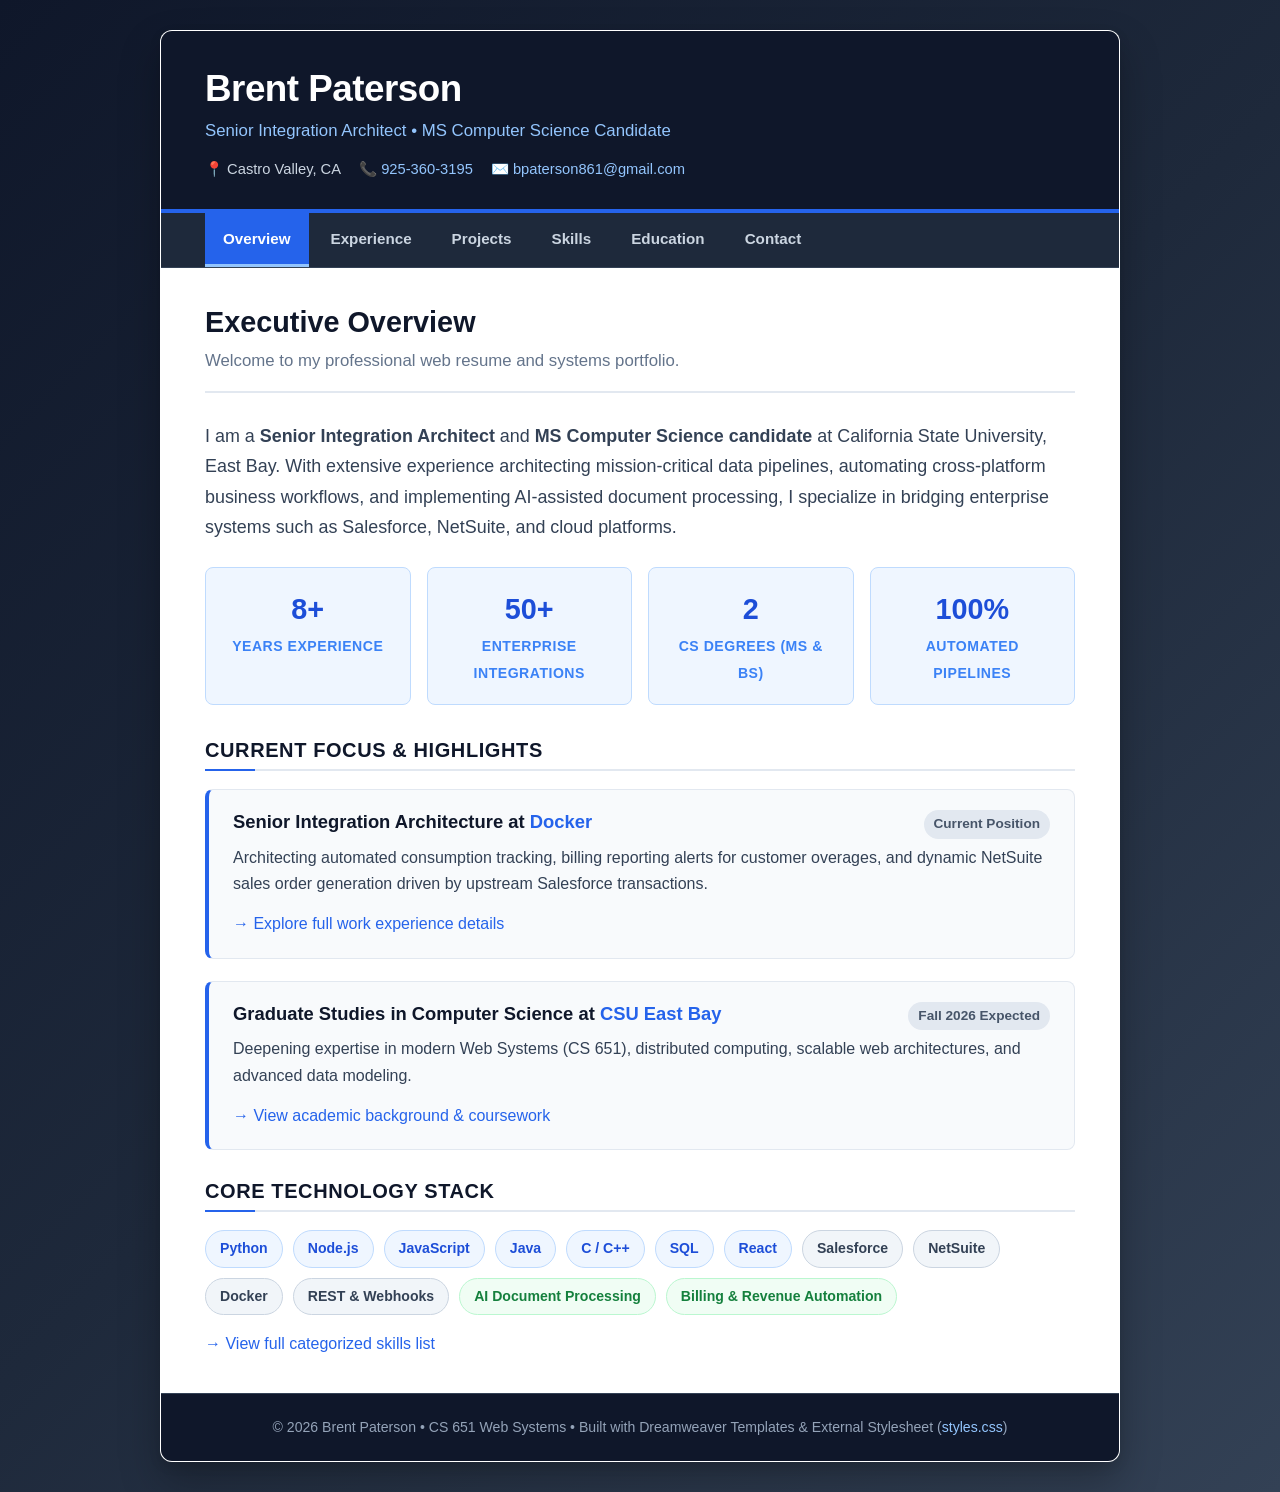
==== index.html @ c3cf7280 "changed to multipage layout" ====
<!DOCTYPE html>
<html lang="en">
<!-- InstanceBegin template="/Templates/resume-template.dwt" codeOutsideHTMLIsLocked="false" -->
<head>
  <meta charset="UTF-8" />
  <meta name="viewport" content="width=device-width, initial-scale=1.0" />
  <!-- InstanceBeginEditable name="doctitle" -->
  <title>Brent Paterson - Overview &amp; Executive Summary</title>
  <!-- InstanceEndEditable -->
  <link rel="stylesheet" href="styles.css" />
  <!-- InstanceBeginEditable name="head" -->
  <!-- InstanceEndEditable -->
</head>
<body>

  <!-- Main Site Container (Named Style: .resume-wrapper) -->
  <div class="resume-wrapper">

    <!-- Global Header (No Photo Layout) -->
    <header class="site-header">
      <div class="header-main">
        <h1 class="header-name"><a href="index.html">Brent Paterson</a></h1>
        <p class="header-tagline">Senior Integration Architect &bull; MS Computer Science Candidate</p>
        <div class="header-contact-bar">
          <span>📍 Castro Valley, CA</span>
          <span>📞 <a href="tel:9253603195">925-360-3195</a></span>
          <span>✉️ <a href="mailto:bpaterson861@gmail.com">bpaterson861@gmail.com</a></span>
        </div>
      </div>
    </header>

    <!-- Global Navigation Bar (Named Style: .site-nav) -->
    <nav class="site-nav" aria-label="Main Navigation">
      <!-- InstanceBeginEditable name="Navigation" -->
      <ul class="nav-list">
        <li class="nav-item"><a href="index.html" class="nav-link active">Overview</a></li>
        <li class="nav-item"><a href="experience.html" class="nav-link">Experience</a></li>
        <li class="nav-item"><a href="projects.html" class="nav-link">Projects</a></li>
        <li class="nav-item"><a href="skills.html" class="nav-link">Skills</a></li>
        <li class="nav-item"><a href="education.html" class="nav-link">Education</a></li>
        <li class="nav-item"><a href="contact.html" class="nav-link">Contact</a></li>
      </ul>
      <!-- InstanceEndEditable -->
    </nav>

    <!-- Main Content Region -->
    <main class="site-content">
      <!-- InstanceBeginEditable name="MainContent" -->
      <div class="page-title-box">
        <h2 class="page-title">Executive Overview</h2>
        <p class="page-description">Welcome to my professional web resume and systems portfolio.</p>
      </div>

      <p class="lead-text">
        I am a <strong>Senior Integration Architect</strong> and <strong>MS Computer Science candidate</strong> at California State University, East Bay. With extensive experience architecting mission-critical data pipelines, automating cross-platform business workflows, and implementing AI-assisted document processing, I specialize in bridging enterprise systems such as Salesforce, NetSuite, and cloud platforms.
      </p>

      <!-- Key Metrics & Highlights (Named Style: .stats-grid, .stat-box) -->
      <div class="stats-grid">
        <div class="stat-box">
          <span class="stat-number">8+</span>
          <span class="stat-label">Years Experience</span>
        </div>
        <div class="stat-box">
          <span class="stat-number">50+</span>
          <span class="stat-label">Enterprise Integrations</span>
        </div>
        <div class="stat-box">
          <span class="stat-number">2</span>
          <span class="stat-label">CS Degrees (MS &amp; BS)</span>
        </div>
        <div class="stat-box">
          <span class="stat-number">100%</span>
          <span class="stat-label">Automated Pipelines</span>
        </div>
      </div>

      <h3 class="section-title">Current Focus &amp; Highlights</h3>
      <div class="card-stack">
        <div class="content-card">
          <div class="card-top">
            <h4 class="card-title">Senior Integration Architecture at <span class="company-highlight">Docker</span></h4>
            <span class="date-pill">Current Position</span>
          </div>
          <p>
            Architecting automated consumption tracking, billing reporting alerts for customer overages, and dynamic NetSuite sales order generation driven by upstream Salesforce transactions.
          </p>
          <p><a href="experience.html">&rarr; Explore full work experience details</a></p>
        </div>

        <div class="content-card">
          <div class="card-top">
            <h4 class="card-title">Graduate Studies in Computer Science at <span class="company-highlight">CSU East Bay</span></h4>
            <span class="date-pill">Fall 2026 Expected</span>
          </div>
          <p>
            Deepening expertise in modern Web Systems (CS 651), distributed computing, scalable web architectures, and advanced data modeling.
          </p>
          <p><a href="education.html">&rarr; View academic background &amp; coursework</a></p>
        </div>
      </div>

      <h3 class="section-title">Core Technology Stack</h3>
      <div class="badge-cloud">
        <span class="badge badge-blue">Python</span>
        <span class="badge badge-blue">Node.js</span>
        <span class="badge badge-blue">JavaScript</span>
        <span class="badge badge-blue">Java</span>
        <span class="badge badge-blue">C / C++</span>
        <span class="badge badge-blue">SQL</span>
        <span class="badge badge-blue">React</span>
        <span class="badge badge-slate">Salesforce</span>
        <span class="badge badge-slate">NetSuite</span>
        <span class="badge badge-slate">Docker</span>
        <span class="badge badge-slate">REST &amp; Webhooks</span>
        <span class="badge badge-teal">AI Document Processing</span>
        <span class="badge badge-teal">Billing &amp; Revenue Automation</span>
      </div>
      <p><a href="skills.html">&rarr; View full categorized skills list</a></p>
      <!-- InstanceEndEditable -->
    </main>

    <!-- Global Footer (Named Style: .site-footer) -->
    <footer class="site-footer">
      <p>&copy; 2026 Brent Paterson &bull; CS 651 Web Systems &bull; Built with Dreamweaver Templates &amp; External Stylesheet (<a href="styles.css">styles.css</a>)</p>
    </footer>

  </div>

</body>
<!-- InstanceEnd -->
</html>
---- styles.css ----
/* ==========================================================================
   Brent Paterson - Portfolio & Resume Stylesheet (styles.css)
   Course: CS 651 Web Systems
   Covers: Tag Styles (element defaults) & Named Styles (CSS Classes)
   ========================================================================== */

/* --------------------------------------------------------------------------
   1. HTML TAG STYLES (Element Level Selectors)
   -------------------------------------------------------------------------- */
*, *::before, *::after {
  box-sizing: border-box;
  margin: 0;
  padding: 0;
}

html {
  font-size: 16px;
  scroll-behavior: smooth;
}

body {
  background: linear-gradient(135deg, #0f172a 0%, #1e293b 50%, #334155 100%);
  min-height: 100vh;
  font-family: -apple-system, BlinkMacSystemFont, "Segoe UI", Roboto, "Helvetica Neue", Arial, sans-serif;
  color: #1e293b;
  line-height: 1.65;
  padding: 30px 16px;
}

h1, h2, h3, h4, h5, h6 {
  color: #0f172a;
  font-weight: 700;
  line-height: 1.3;
}

h1 {
  font-size: 2.2rem;
  letter-spacing: -0.5px;
}

h2 {
  font-size: 1.4rem;
  margin-bottom: 12px;
}

h3 {
  font-size: 1.15rem;
  margin-bottom: 6px;
}

p {
  margin-bottom: 14px;
  color: #334155;
}

p:last-child {
  margin-bottom: 0;
}

a {
  color: #2563eb;
  text-decoration: none;
  transition: color 0.2s ease, text-decoration 0.2s ease;
}

a:hover {
  color: #1d4ed8;
  text-decoration: underline;
}

ul, ol {
  margin-left: 20px;
  margin-bottom: 14px;
}

li {
  margin-bottom: 6px;
  color: #334155;
}

li:last-child {
  margin-bottom: 0;
}

hr {
  border: none;
  border-top: 1px solid #e2e8f0;
  margin: 24px 0;
}

button, input, textarea {
  font-family: inherit;
  font-size: 1rem;
}

/* --------------------------------------------------------------------------
   2. NAMED STYLES: Layout Containers
   -------------------------------------------------------------------------- */
.resume-wrapper {
  max-width: 960px;
  margin: 0 auto;
  background: #ffffff;
  border-radius: 12px;
  box-shadow: 0 20px 40px rgba(0, 0, 0, 0.25), 0 4px 12px rgba(0, 0, 0, 0.1);
  overflow: hidden;
  border: 1px solid rgba(255, 255, 255, 0.1);
  display: flex;
  flex-direction: column;
}

.site-content {
  padding: 36px 44px;
  flex-grow: 1;
}

/* --------------------------------------------------------------------------
   3. NAMED STYLES: Header (No Photo Layout)
   -------------------------------------------------------------------------- */
.site-header {
  background: #0f172a;
  color: #ffffff;
  padding: 34px 44px 28px;
  border-bottom: 4px solid #2563eb;
}

.header-main {
  width: 100%;
}

.header-name {
  color: #ffffff;
  font-size: 2.3rem;
  font-weight: 800;
  letter-spacing: -0.5px;
  margin-bottom: 4px;
}

.header-name a {
  color: #ffffff;
  text-decoration: none;
}

.header-name a:hover {
  color: #93c5fd;
  text-decoration: none;
}

.header-tagline {
  color: #93c5fd;
  font-size: 1.05rem;
  font-weight: 500;
  margin-bottom: 12px;
}

.header-contact-bar {
  display: flex;
  flex-wrap: wrap;
  gap: 18px;
  font-size: 0.92rem;
  color: #cbd5e1;
}

.header-contact-bar a {
  color: #93c5fd;
}

.header-contact-bar a:hover {
  color: #ffffff;
}

/* --------------------------------------------------------------------------
   4. NAMED STYLES: Navigation Bar
   -------------------------------------------------------------------------- */
.site-nav {
  background: #1e293b;
  border-bottom: 1px solid #334155;
  padding: 0 44px;
}

.nav-list {
  list-style: none;
  margin: 0;
  padding: 0;
  display: flex;
  flex-wrap: wrap;
  gap: 4px;
}

.nav-item {
  margin: 0;
}

.nav-link {
  display: inline-block;
  padding: 13px 18px;
  color: #cbd5e1;
  font-size: 0.95rem;
  font-weight: 600;
  text-decoration: none;
  border-bottom: 3px solid transparent;
  transition: all 0.2s ease;
}

.nav-link:hover {
  color: #ffffff;
  background-color: rgba(255, 255, 255, 0.05);
  text-decoration: none;
  border-bottom-color: #60a5fa;
}

.nav-link.active {
  color: #ffffff;
  background-color: #2563eb;
  border-bottom-color: #93c5fd;
}

/* --------------------------------------------------------------------------
   5. NAMED STYLES: Typography & Section Formatting
   -------------------------------------------------------------------------- */
.page-title-box {
  margin-bottom: 28px;
  padding-bottom: 16px;
  border-bottom: 2px solid #e2e8f0;
}

.page-title {
  font-size: 1.8rem;
  color: #0f172a;
  font-weight: 800;
  margin-bottom: 6px;
}

.page-description {
  font-size: 1.05rem;
  color: #64748b;
  margin-bottom: 0;
}

.section-title {
  font-size: 1.25rem;
  font-weight: 700;
  color: #0f172a;
  text-transform: uppercase;
  letter-spacing: 0.6px;
  border-bottom: 2px solid #e2e8f0;
  padding-bottom: 6px;
  margin-top: 28px;
  margin-bottom: 18px;
  position: relative;
}

.section-title::after {
  content: "";
  position: absolute;
  bottom: -2px;
  left: 0;
  width: 50px;
  height: 2px;
  background-color: #2563eb;
}

.lead-text {
  font-size: 1.12rem;
  line-height: 1.7;
  color: #334155;
  margin-bottom: 18px;
}

/* --------------------------------------------------------------------------
   6. NAMED STYLES: Reusable Cards & Grids
   -------------------------------------------------------------------------- */
.card-stack {
  display: flex;
  flex-direction: column;
  gap: 22px;
}

.content-card {
  background: #f8fafc;
  border-radius: 8px;
  border: 1px solid #e2e8f0;
  border-left: 4px solid #2563eb;
  padding: 20px 24px;
  transition: transform 0.15s ease, box-shadow 0.15s ease;
}

.content-card:hover {
  transform: translateY(-2px);
  box-shadow: 0 8px 18px rgba(15, 23, 42, 0.06);
}

.card-top {
  display: flex;
  justify-content: space-between;
  align-items: baseline;
  flex-wrap: wrap;
  gap: 8px;
  margin-bottom: 6px;
}

.card-title {
  font-size: 1.15rem;
  font-weight: 700;
  color: #0f172a;
  margin-bottom: 0;
}

.company-highlight {
  color: #2563eb;
  font-weight: 700;
}

.date-pill {
  font-size: 0.85rem;
  font-weight: 600;
  color: #475569;
  background: #e2e8f0;
  padding: 3px 10px;
  border-radius: 9999px;
  white-space: nowrap;
}

.card-subtitle {
  font-size: 0.95rem;
  color: #64748b;
  font-weight: 500;
  margin-bottom: 12px;
}

/* --------------------------------------------------------------------------
   7. NAMED STYLES: Stats & Highlights
   -------------------------------------------------------------------------- */
.stats-grid {
  display: grid;
  grid-template-columns: repeat(auto-fit, minmax(200px, 1fr));
  gap: 16px;
  margin: 24px 0 32px;
}

.stat-box {
  background: #eff6ff;
  border: 1px solid #bfdbfe;
  border-radius: 8px;
  padding: 18px 20px;
  text-align: center;
}

.stat-number {
  font-size: 1.8rem;
  font-weight: 800;
  color: #1d4ed8;
  display: block;
}

.stat-label {
  font-size: 0.88rem;
  font-weight: 600;
  color: #3b82f6;
  text-transform: uppercase;
  letter-spacing: 0.5px;
}

/* --------------------------------------------------------------------------
   8. NAMED STYLES: Skills & Badges
   -------------------------------------------------------------------------- */
.skills-category {
  margin-bottom: 24px;
}

.category-label {
  font-size: 1.05rem;
  font-weight: 700;
  color: #1e293b;
  margin-bottom: 10px;
}

.badge-cloud {
  display: flex;
  flex-wrap: wrap;
  gap: 10px;
  margin-bottom: 16px;
}

.badge {
  display: inline-block;
  padding: 6px 14px;
  border-radius: 9999px;
  font-size: 0.88rem;
  font-weight: 600;
  transition: all 0.2s ease;
}

.badge-blue {
  background-color: #eff6ff;
  color: #1d4ed8;
  border: 1px solid #bfdbfe;
}

.badge-blue:hover {
  background-color: #dbeafe;
}

.badge-slate {
  background-color: #f1f5f9;
  color: #334155;
  border: 1px solid #cbd5e1;
}

.badge-slate:hover {
  background-color: #e2e8f0;
}

.badge-teal {
  background-color: #f0fdf4;
  color: #15803d;
  border: 1px solid #bbf7d0;
}

.badge-teal:hover {
  background-color: #dcfce7;
}

/* --------------------------------------------------------------------------
   9. NAMED STYLES: Contact Page & Form Controls
   -------------------------------------------------------------------------- */
.contact-layout {
  display: grid;
  grid-template-columns: 1fr 1.2fr;
  gap: 32px;
}

.contact-info-list {
  display: flex;
  flex-direction: column;
  gap: 16px;
}

.info-box {
  background: #f8fafc;
  border: 1px solid #e2e8f0;
  border-radius: 8px;
  padding: 16px;
}

.info-box-title {
  font-weight: 700;
  font-size: 0.95rem;
  color: #0f172a;
  margin-bottom: 4px;
}

.info-box-value {
  color: #2563eb;
  font-weight: 500;
  font-size: 1rem;
}

.contact-form {
  background: #f8fafc;
  border: 1px solid #e2e8f0;
  border-radius: 8px;
  padding: 24px;
}

.form-group {
  margin-bottom: 16px;
}

.form-label {
  display: block;
  font-weight: 600;
  font-size: 0.9rem;
  color: #334155;
  margin-bottom: 6px;
}

.form-control {
  width: 100%;
  padding: 10px 14px;
  border: 1px solid #cbd5e1;
  border-radius: 6px;
  background: #ffffff;
  color: #0f172a;
  outline: none;
  transition: border-color 0.2s ease, box-shadow 0.2s ease;
}

.form-control:focus {
  border-color: #2563eb;
  box-shadow: 0 0 0 3px rgba(37, 99, 235, 0.15);
}

.btn-primary {
  display: inline-block;
  background: #2563eb;
  color: #ffffff;
  padding: 10px 22px;
  border-radius: 6px;
  font-weight: 600;
  border: none;
  cursor: pointer;
  transition: background 0.2s ease, transform 0.1s ease;
}

.btn-primary:hover {
  background: #1d4ed8;
  color: #ffffff;
  text-decoration: none;
}

.btn-primary:active {
  transform: scale(0.98);
}

/* --------------------------------------------------------------------------
   10. NAMED STYLES: Footer
   -------------------------------------------------------------------------- */
.site-footer {
  background: #0f172a;
  color: #94a3b8;
  text-align: center;
  padding: 22px 30px;
  font-size: 0.88rem;
  border-top: 1px solid #334155;
}

.site-footer p {
  color: #94a3b8;
}

.site-footer a {
  color: #93c5fd;
}

/* --------------------------------------------------------------------------
   11. RESPONSIVE MEDIA QUERIES
   -------------------------------------------------------------------------- */
@media (max-width: 768px) {
  body {
    padding: 12px 6px;
  }

  .site-header {
    padding: 24px 20px;
  }

  .site-nav {
    padding: 0 10px;
  }

  .nav-list {
    justify-content: center;
  }

  .nav-link {
    padding: 10px 12px;
    font-size: 0.88rem;
  }

  .site-content {
    padding: 24px 20px;
  }

  .contact-layout {
    grid-template-columns: 1fr;
  }

  .card-top {
    flex-direction: column;
    align-items: flex-start;
  }
}

/* --------------------------------------------------------------------------
   12. PRINT STYLES
   -------------------------------------------------------------------------- */
@media print {
  body {
    background: #ffffff;
    padding: 0;
  }

  .resume-wrapper {
    box-shadow: none;
    border: none;
    max-width: 100%;
  }

  .site-nav, .contact-form, .btn-primary {
    display: none;
  }

  .site-header {
    background: #1e293b !important;
    -webkit-print-color-adjust: exact;
    print-color-adjust: exact;
  }

  .content-card {
    border-left: 3px solid #334155 !important;
    break-inside: avoid;
  }
}
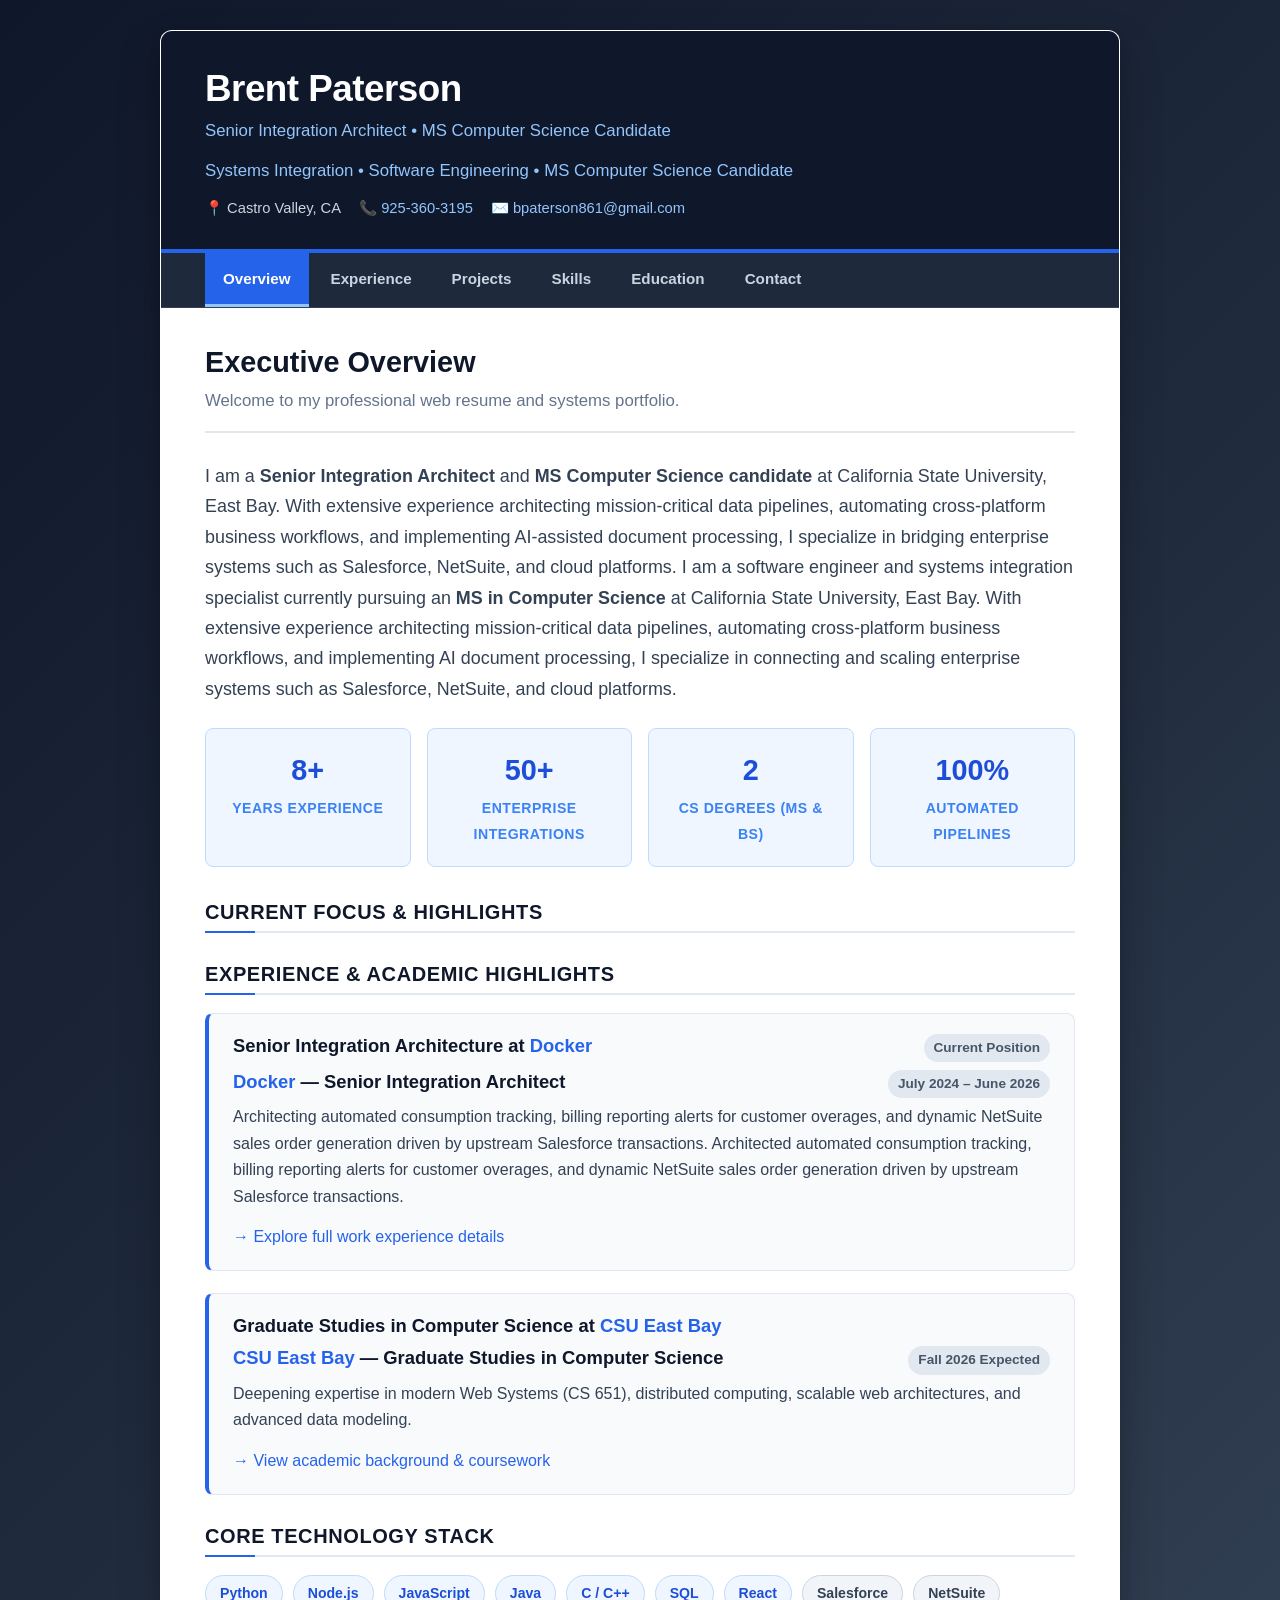
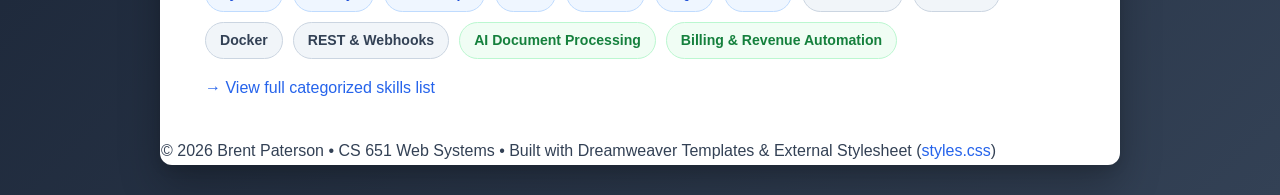
==== commit 7a6af109: "multi-page added" ====
--- a/index.html
+++ b/index.html
@@ -21,6 +21,7 @@
       <div class="header-main">
         <h1 class="header-name"><a href="index.html">Brent Paterson</a></h1>
         <p class="header-tagline">Senior Integration Architect &bull; MS Computer Science Candidate</p>
+        <p class="header-tagline">Systems Integration &bull; Software Engineering &bull; MS Computer Science Candidate</p>
         <div class="header-contact-bar">
           <span>📍 Castro Valley, CA</span>
           <span>📞 <a href="tel:9253603195">925-360-3195</a></span>
@@ -53,6 +54,7 @@
 
       <p class="lead-text">
         I am a <strong>Senior Integration Architect</strong> and <strong>MS Computer Science candidate</strong> at California State University, East Bay. With extensive experience architecting mission-critical data pipelines, automating cross-platform business workflows, and implementing AI-assisted document processing, I specialize in bridging enterprise systems such as Salesforce, NetSuite, and cloud platforms.
+        I am a software engineer and systems integration specialist currently pursuing an <strong>MS in Computer Science</strong> at California State University, East Bay. With extensive experience architecting mission-critical data pipelines, automating cross-platform business workflows, and implementing AI document processing, I specialize in connecting and scaling enterprise systems such as Salesforce, NetSuite, and cloud platforms.
       </p>
 
       <!-- Key Metrics & Highlights (Named Style: .stats-grid, .stat-box) -->
@@ -76,14 +78,18 @@
       </div>
 
       <h3 class="section-title">Current Focus &amp; Highlights</h3>
+      <h3 class="section-title">Experience &amp; Academic Highlights</h3>
       <div class="card-stack">
         <div class="content-card">
           <div class="card-top">
             <h4 class="card-title">Senior Integration Architecture at <span class="company-highlight">Docker</span></h4>
             <span class="date-pill">Current Position</span>
+            <h4 class="card-title"><span class="company-highlight">Docker</span> &mdash; Senior Integration Architect</h4>
+            <span class="date-pill">July 2024 &ndash; June 2026</span>
           </div>
           <p>
             Architecting automated consumption tracking, billing reporting alerts for customer overages, and dynamic NetSuite sales order generation driven by upstream Salesforce transactions.
+            Architected automated consumption tracking, billing reporting alerts for customer overages, and dynamic NetSuite sales order generation driven by upstream Salesforce transactions.
           </p>
           <p><a href="experience.html">&rarr; Explore full work experience details</a></p>
         </div>
@@ -91,6 +97,7 @@
         <div class="content-card">
           <div class="card-top">
             <h4 class="card-title">Graduate Studies in Computer Science at <span class="company-highlight">CSU East Bay</span></h4>
+            <h4 class="card-title"><span class="company-highlight">CSU East Bay</span> &mdash; Graduate Studies in Computer Science</h4>
             <span class="date-pill">Fall 2026 Expected</span>
           </div>
           <p>
--- a/styles.css
+++ b/styles.css
@@ -422,11 +422,16 @@
 
 /* --------------------------------------------------------------------------
    9. NAMED STYLES: Contact Page & Form Controls
+   9. NAMED STYLES: Contact Page
    -------------------------------------------------------------------------- */
 .contact-layout {
+.contact-grid {
   display: grid;
   grid-template-columns: 1fr 1.2fr;
   gap: 32px;
+  grid-template-columns: repeat(auto-fit, minmax(280px, 1fr));
+  gap: 20px;
+  margin-top: 10px;
 }
 
 .contact-info-list {
@@ -438,15 +443,28 @@
 .info-box {
   background: #f8fafc;
   border: 1px solid #e2e8f0;
+  border-left: 4px solid #2563eb;
   border-radius: 8px;
   padding: 16px;
+  padding: 22px 24px;
+  transition: transform 0.15s ease, box-shadow 0.15s ease;
+}
+
+.info-box:hover {
+  transform: translateY(-2px);
+  box-shadow: 0 8px 18px rgba(15, 23, 42, 0.06);
 }
 
 .info-box-title {
   font-weight: 700;
   font-size: 0.95rem;
+  font-size: 1rem;
   color: #0f172a;
   margin-bottom: 4px;
+  margin-bottom: 6px;
+  display: flex;
+  align-items: center;
+  gap: 8px;
 }
 
 .info-box-value {
@@ -472,6 +490,7 @@
   font-size: 0.9rem;
   color: #334155;
   margin-bottom: 6px;
+  font-size: 1.05rem;
 }
 
 .form-control {
@@ -496,6 +515,8 @@
   color: #ffffff;
   padding: 10px 22px;
   border-radius: 6px;
+.info-box-value a {
+  color: #2563eb;
   font-weight: 600;
   border: none;
   cursor: pointer;
@@ -506,6 +527,8 @@
   background: #1d4ed8;
   color: #ffffff;
   text-decoration: none;
+.info-box-value a:hover {
+  color: #1d4ed8;
 }
 
 .btn-primary:active {
